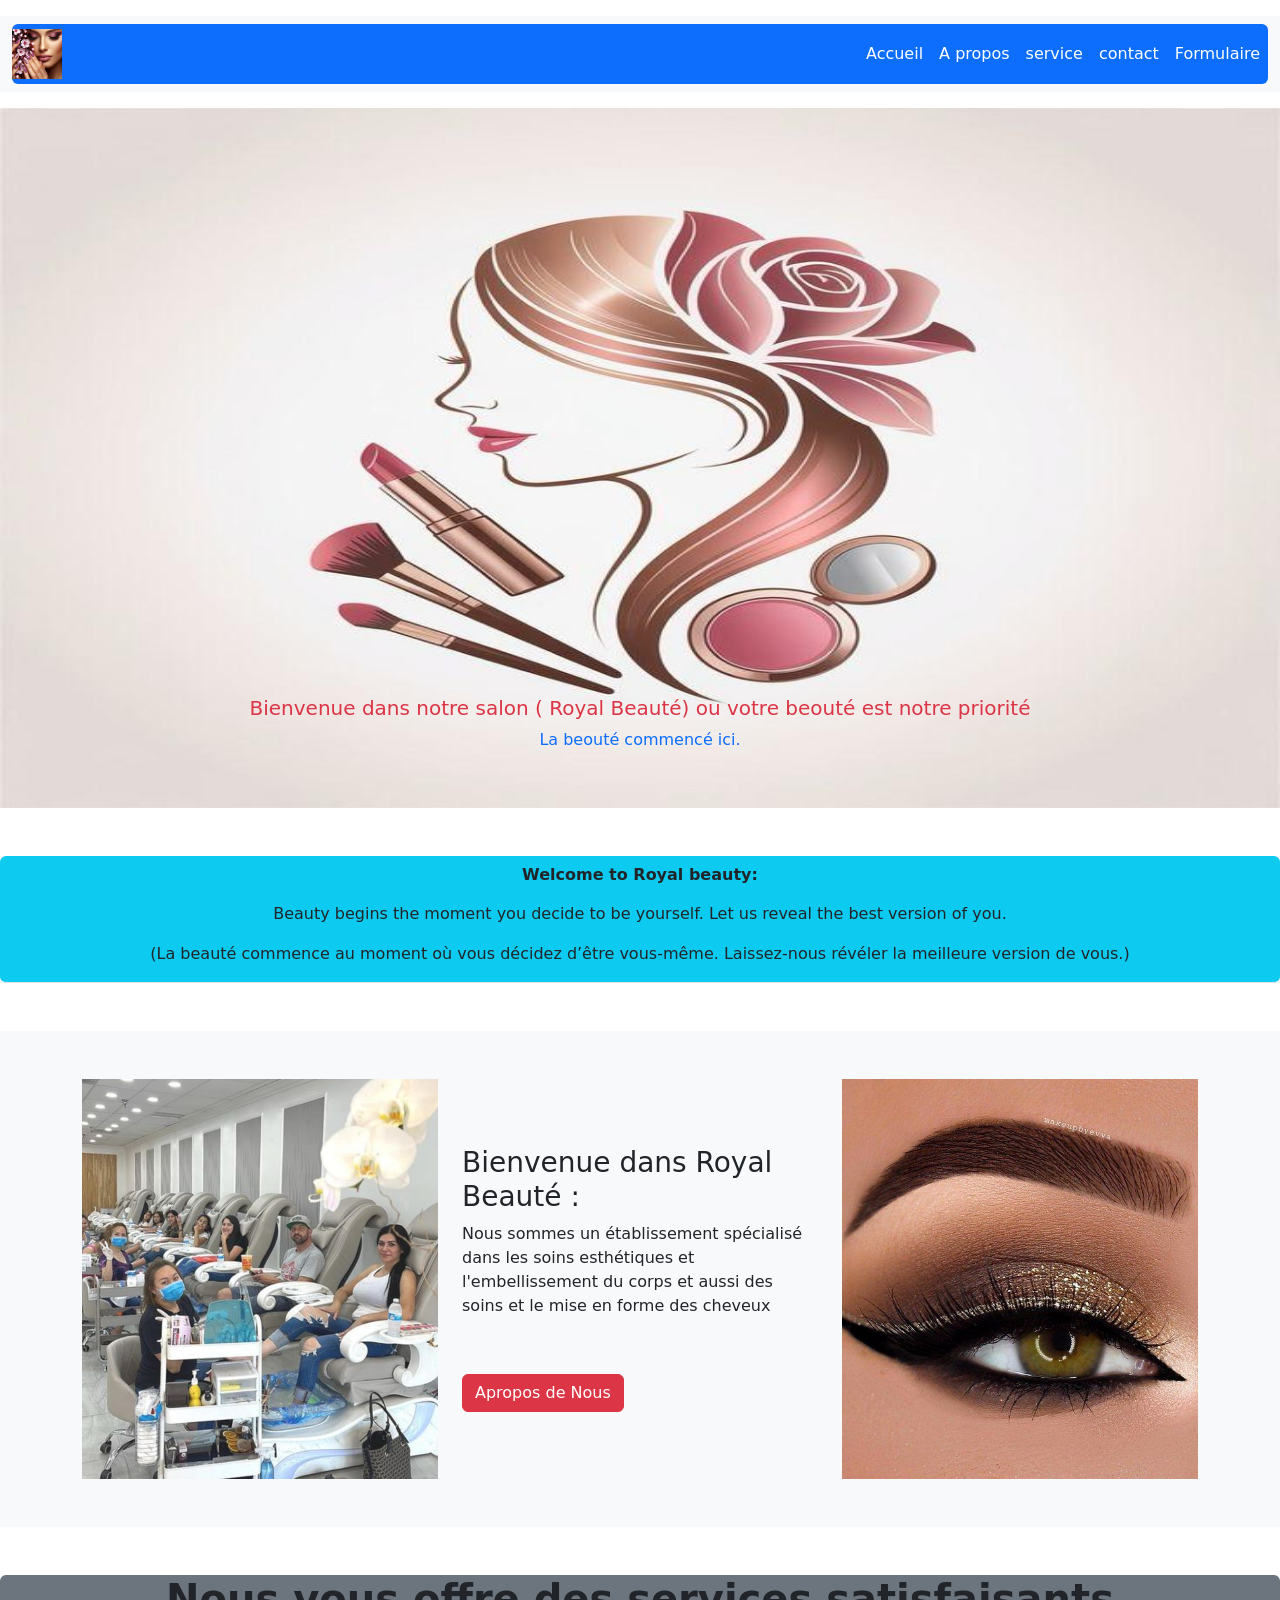
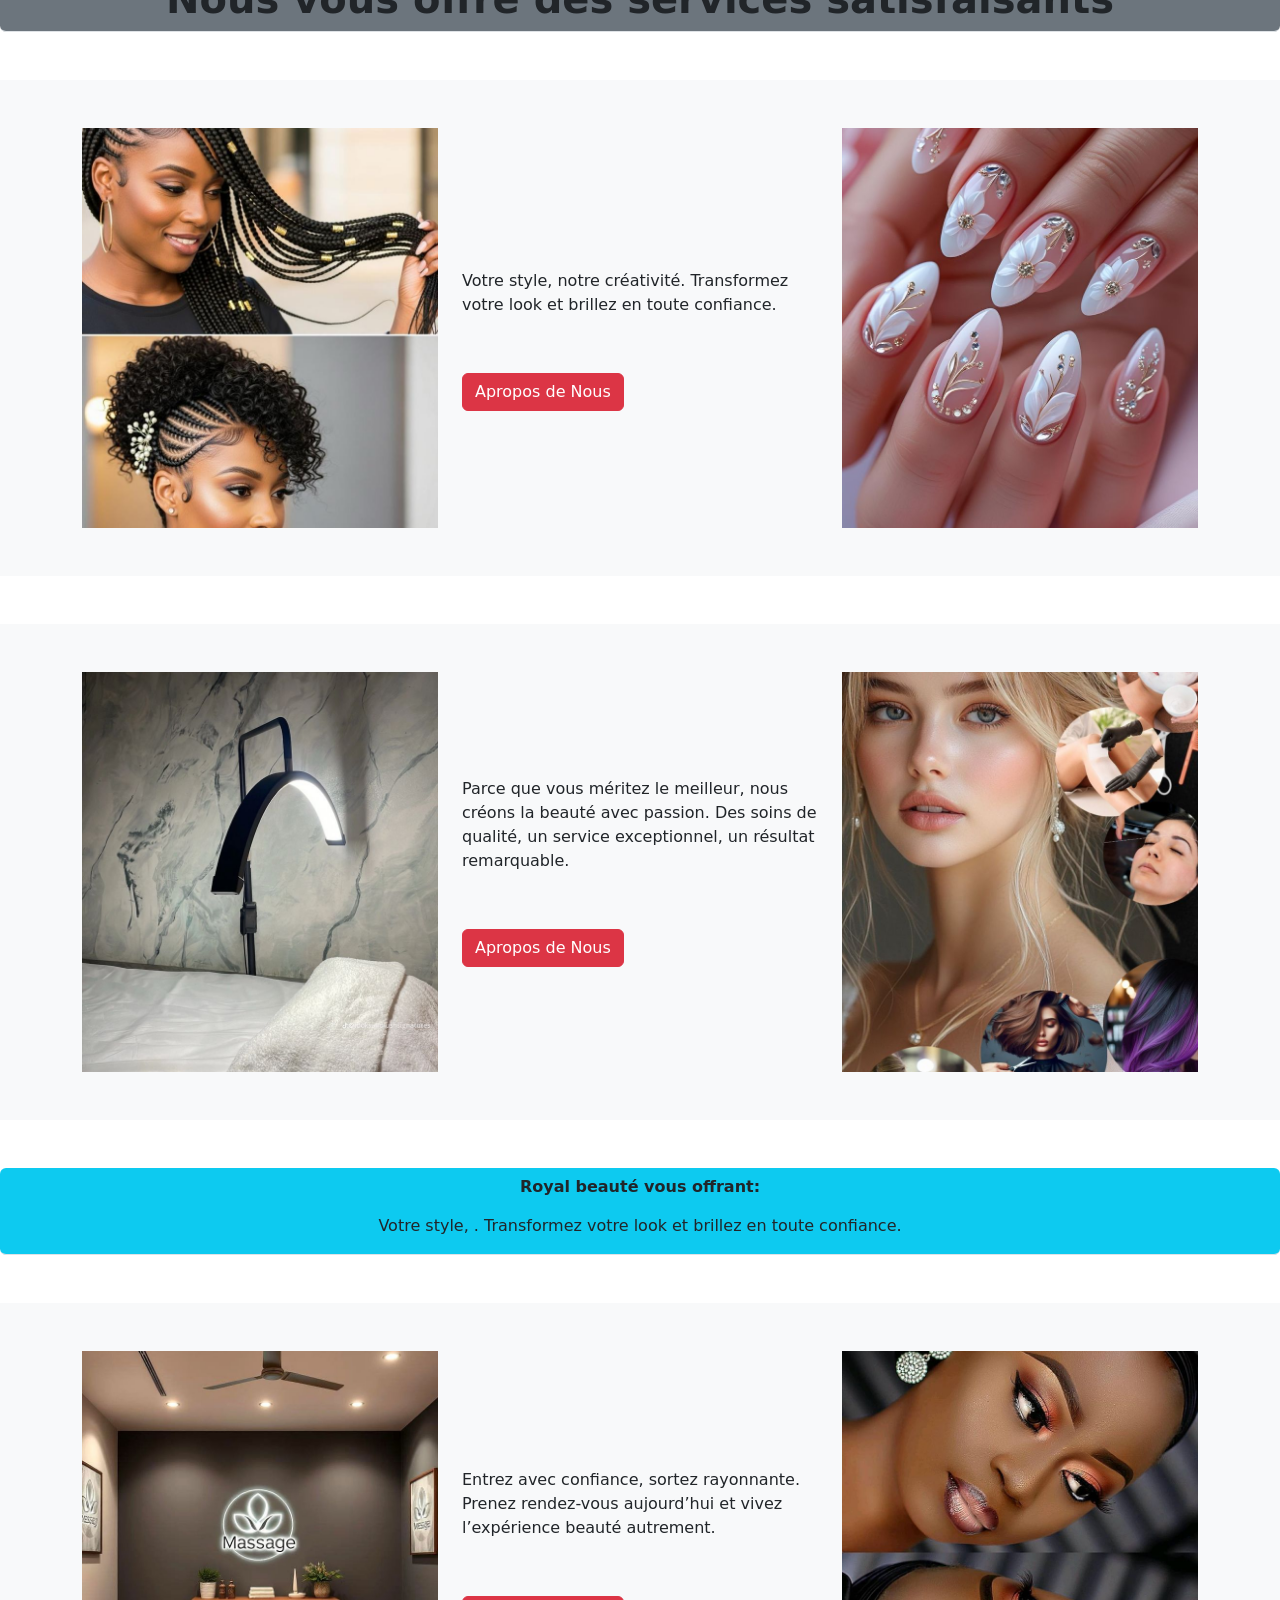
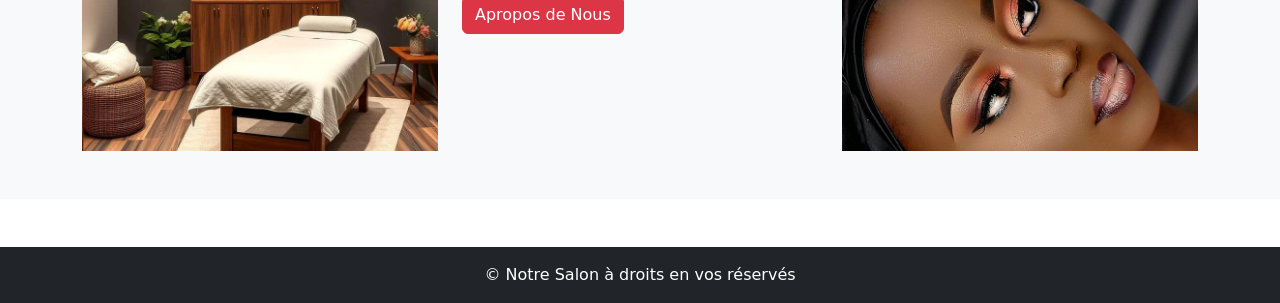
==== Accueil.html @ ceb37eed "version1 salon_de_beauté" ====
<!doctype html>
<html lang="fr">
  <head>
    <meta charset="utf-8">
    <meta name="viewport" content="width=device-width, initial-scale=1">
    <title>Selons de beauté</title>
    <link href="https://cdn.jsdelivr.net/npm/bootstrap@5.3.8/dist/css/bootstrap.min.css" rel="stylesheet" integrity="sha384-sRIl4kxILFvY47J16cr9ZwB07vP4J8+LH7qKQnuqkuIAvNWLzeN8tE5YBujZqJLB" crossorigin="anonymous">

  </head>
  <body>
    <header>
    <p>
    <nav class="navbar navbar-expand-lg bg-body-tertiary">
  <div class="container-fluid">
    
    <button class="navbar-toggler" type="button" data-bs-toggle="collapse" data-bs-target="#navbarNavAltMarkup" aria-controls="navbarNavAltMarkup" aria-expanded="false" aria-label="Toggle navigation">
      <span class="navbar-toggler-icon"></span>
    </button>

   <div class="collapse navbar-collapse bg-primary rounded" id="menu">

  <a class="navbar-brand" href="#">
    <img src="image/tato.jpg" height="50" alt="Logo">
  </a>

  <ul class="navbar-nav ms-auto">
    <li class="nav-item"><a class="nav-link text-white" href="Accueil.html">Accueil</a></li>
    <li class="nav-item"><a class="nav-link text-white" href="A propos.html">A propos</a></li>
    <li class="nav-item"><a class="nav-link text-white" href="service.html">service</a></li>
    <li class="nav-item"><a class="nav-link text-white" href="contact.html">contact</a></li>
    <li class="nav-item"><a class="nav-link text-white" href="Formulaire.php">Formulaire</a></li>
  </ul>

</div>
  </div>
</nav>
</p>
</header>




<div id="carouselExampleSlidesOnly " class="carousel slide" data-bs-ride="carousel">
  <div class="carousel-inner mb-5">
    <div class="carousel-item active">
      <img src="image/logo3.jpeg" class="d-block w-100"  style="height: 700px;" alt="...">

      <div class="carousel-caption d-none d-md-block ">
        <h5 class="text-danger ">Bienvenue dans notre salon ( Royal Beauté) ou votre beouté est notre priorité</h5>
        <p class="text-primary"> La beouté commencé ici.</p>
      </div>
    </div>

    <div class="carousel-item">
      <img src="image/logo4.jpeg" class="d-block w-100"  style="height: 700px;" alt="...">
      <div class="carousel-caption d-none d-md-block ">
        <h5 class="text-danger ">Bienvenue dans notre salon ( Royal Beauté) ou votre beouté est notre priorité</h5>
        <p class="text-primary"> La beouté commencé ici.</p>
      </div>


    </div>
    <div class="carousel-item">
      <img src="image/image5.jpg" class="d-block w-100" style="height: 700px;"  alt="...">

      <div class="carousel-caption d-none d-md-block ">
        <h5 class="text-danger ">Bienvenue dans notre salon ( Royal Beauté) ou votre beouté est notre priorité</h5> 
        <p class="text-primary"> La beouté commencé ici.</p>
      </div>
    </div>
  </div>
</div>

  <div class="justify-content-center bg-info mb-5 text-center border-bottom rounded"> 
  <h1 class=" text-dark fw-bold btn btn-dange">Welcome to Royal beauty:</h1>
    
  <p>Beauty begins the moment you decide to be yourself.
Let us reveal the best version of you.</p>
  <p>
    
    (La beauté commence au moment où vous décidez d’être vous-même.
      Laissez-nous révéler la meilleure version de vous.)
      </p> 
      
</div>
 <section class="py-5 bg-light mb-5">
         <div class="container">
            <div class="row align-items-center">

              <div class="col-md-4">
                  <img src="télécharger (3).jpg" class="w-100" style="height:400px; object-fit:cover;" alt="">
               </div>

               <div class="col-md-4">
                  <h3> Bienvenue dans Royal Beauté : </h3>
                  <p>
                    Nous sommes un établissement spécialisé dans les soins esthétiques et l'embellissement du corps et aussi des soins et le mise en forme des cheveux </p> <br>
                  
                  <a href="A propos.html" class="btn btn-danger mt-3">Apropos de Nous</a>
               </div>
               <div class="col-md-4">
                  <img src="image2/télécharger (6).jpg" class="w-100" style="height:400px; object-fit:cover;" alt="">
               </div>
            </div>
         </div>
      </section>


      <div class="justify-content-center bg-secondary mb-5 text-center border-bottom rounded"> 
  <h1 class=" text-dark fw-bold ">Nous vous offre des services satisfaisants</h1>
    
</div>

       <section class="py-5 bg-light mb-5">
         <div class="container">
            <div class="row align-items-center">
              <div class="col-md-4">
                  <img src="tel4.jpeg" class="w-100" style="height:400px; object-fit:cover;" alt="">
               </div>

               <div class="col-md-4">
                 
                  <br>
                  
                  <p>
                   Votre style, notre créativité.
                    Transformez votre look et brillez en toute confiance.</p> <br>
                  
                  <a href="A propos.html" class="btn btn-danger mt-3">Apropos de Nous</a>
               </div>
               <div class="col-md-4">
                  <img src="image2/télécharger 10.jpg" class="w-100" style="height:400px; object-fit:cover;" alt="">
               </div>
            </div>
         </div>
      </section>


      <section class="py-5 bg-light mb-5">
         <div class="container">
            <div class="row align-items-center">
              <div class="col-md-4">
                  <img src="image/image6.jpg" class="w-100" style="height:400px; object-fit:cover;" alt="">
               </div>

               <div class="col-md-4">
                  
                  <p>
                   Parce que vous méritez le meilleur, nous créons la beauté avec passion.
                  Des soins de qualité, un service exceptionnel, un résultat remarquable.</p> <br>
                  
                  <a href="A propos.html" class="btn btn-danger mt-3">Apropos de Nous</a>
               </div>
               <div class="col-md-4">
                  <img src="image/télécharger (1).jpg" class="w-100" style="height:400px; object-fit:cover;" alt="">
               </div>
            </div>
         </div>
      </section>

       <div class="justify-content-center bg-info mb-5 text-center border-bottom rounded"> 
  <h1 class=" text-dark fw-bold btn btn-dange"> Royal beauté vous offrant:</h1>
    
  <p>  
    Votre style, .
    Transformez votre look et brillez en toute confiance.
      </p> 
      
</div>

      
      <section class="py-5 bg-light mb-5">
         <div class="container">
            <div class="row align-items-center">
              <div class="col-md-4">
                  <img src="image/massage.jpg" class="w-100" style="height:400px; object-fit:cover;" alt="">
               </div>

               <div class="col-md-4">
                  <p>
                   Entrez avec confiance, sortez rayonnante.
                    Prenez rendez-vous aujourd’hui et vivez l’expérience beauté autrement.</p> <br>
                  <a href="A propos.html" class="btn btn-danger mt-3">Apropos de Nous</a>
               </div>


               <div class="col-md-4">
                  <img src="image/makeup look.jpg" class="w-100" style="height:400px; object-fit:cover;" alt="">
               </div>
            </div>
         </div>
      </section>

      <footer class="bg-dark text-white text-center py-3">
           © Notre  Salon à droits en vos réservés
            </footer>


      




  </body>
      <script src="https://cdn.jsdelivr.net/npm/bootstrap@5.3.8/dist/js/bootstrap.bundle.min.js" integrity="sha384-FKyoEForCGlyvwx9Hj09JcYn3nv7wiPVlz7YYwJrWVcXK/BmnVDxM+D2scQbITxI" crossorigin="anonymous"></script>

</html>
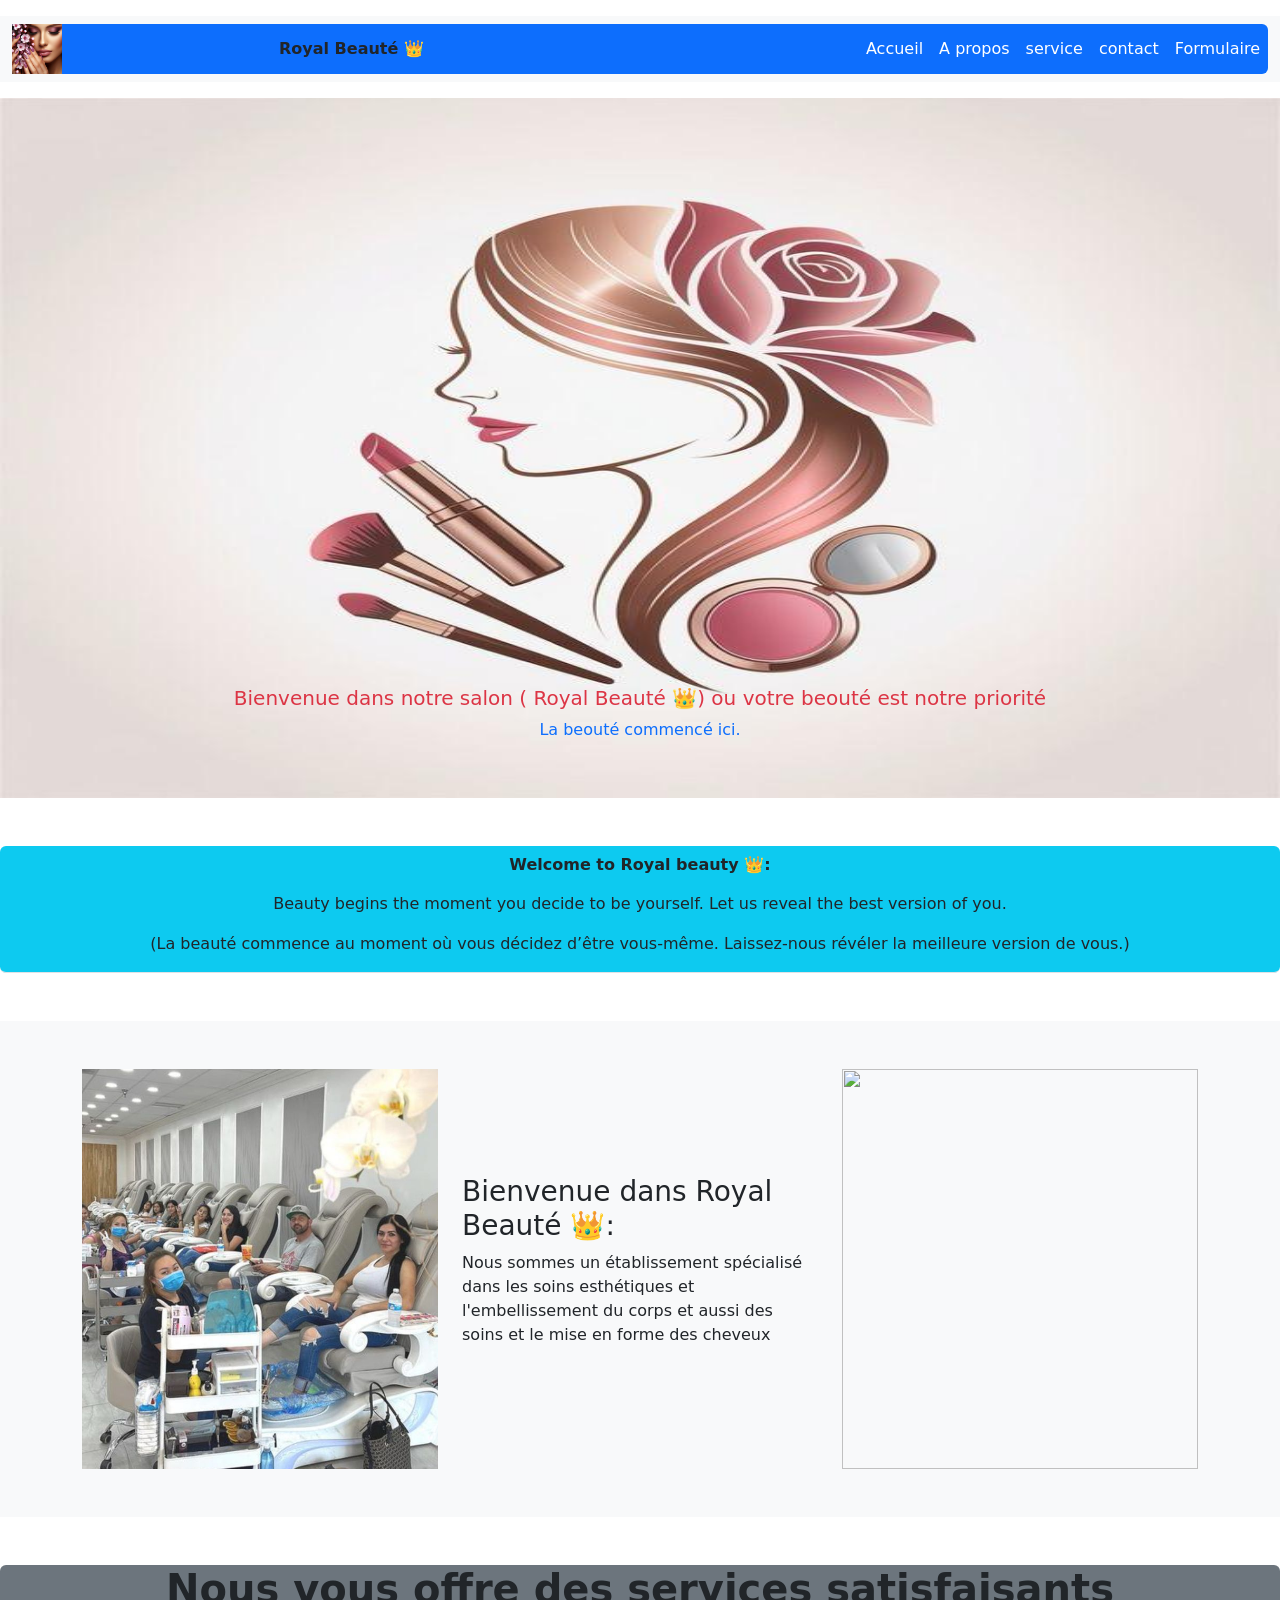
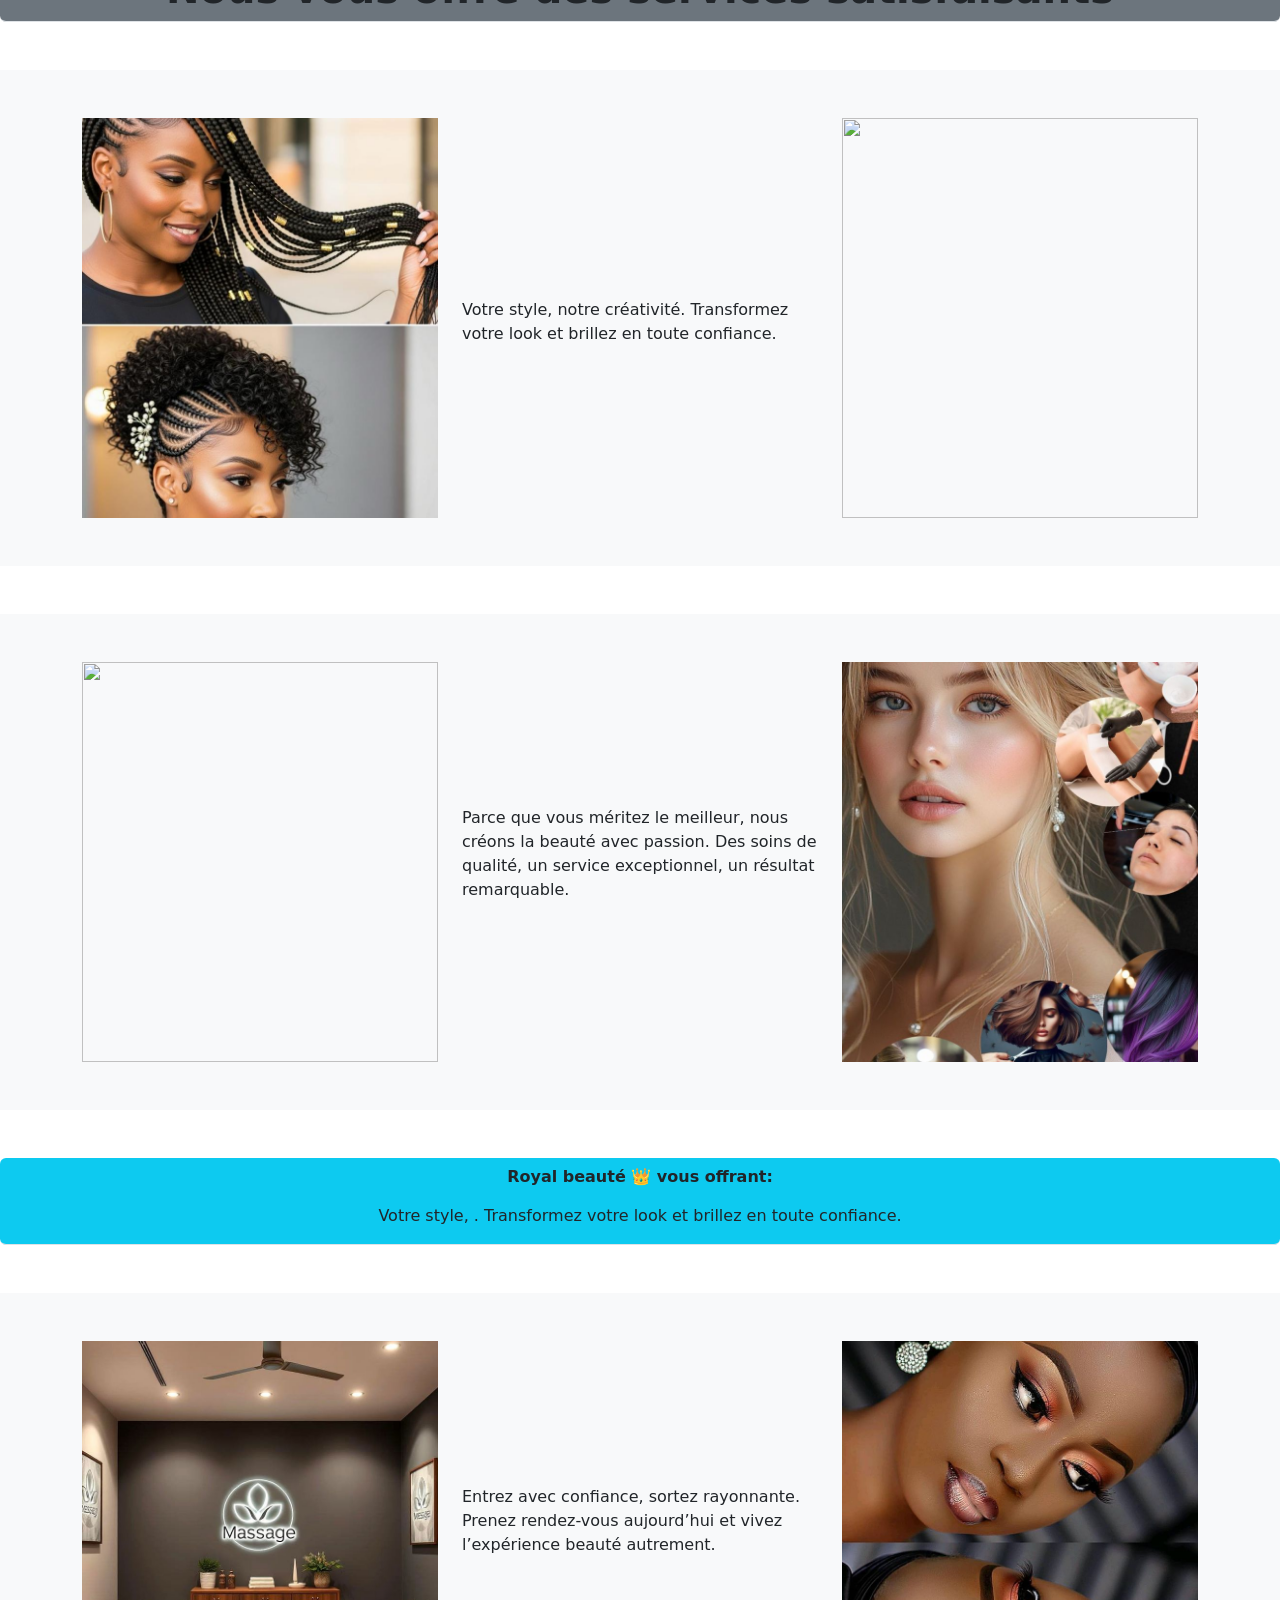
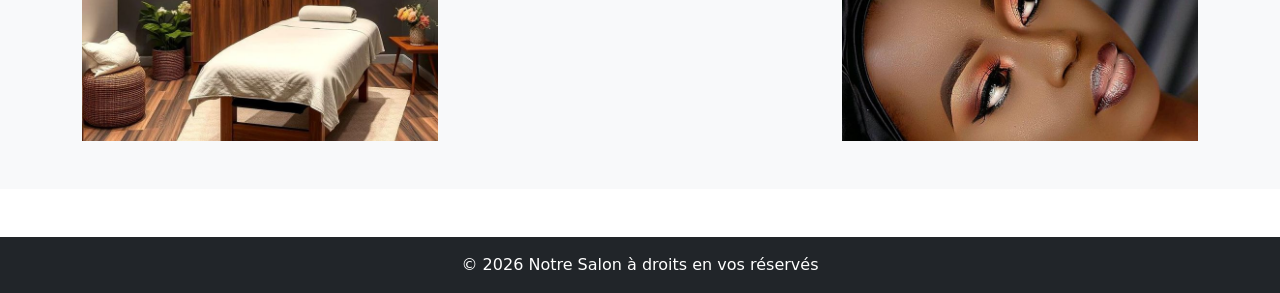
==== commit 51e09dcc: "Administrateur se connect voir les information des client" ====
--- a/Accueil.html
+++ b/Accueil.html
@@ -1,102 +1,85 @@
 <!doctype html>
 <html lang="fr">
-  <head>
-    <meta charset="utf-8">
-    <meta name="viewport" content="width=device-width, initial-scale=1">
-    <title>Selons de beauté</title>
-    <link href="https://cdn.jsdelivr.net/npm/bootstrap@5.3.8/dist/css/bootstrap.min.css" rel="stylesheet" integrity="sha384-sRIl4kxILFvY47J16cr9ZwB07vP4J8+LH7qKQnuqkuIAvNWLzeN8tE5YBujZqJLB" crossorigin="anonymous">
+   <head>
+      <meta charset="utf-8">
+      <meta name="viewport" content="width=device-width, initial-scale=1">
+      <title>Selons de beauté</title>
+      <link href="https://cdn.jsdelivr.net/npm/bootstrap@5.3.8/dist/css/bootstrap.min.css" rel="stylesheet" integrity="sha384-sRIl4kxILFvY47J16cr9ZwB07vP4J8+LH7qKQnuqkuIAvNWLzeN8tE5YBujZqJLB" crossorigin="anonymous">
+      
+   </head>
+   <body>
+      <header>
+         <p>
+         <nav class="navbar navbar-expand-lg bg-body-tertiary">
+            <div class="container-fluid">
+               <button class="navbar-toggler" type="button" data-bs-toggle="collapse" data-bs-target="#navbarNavAltMarkup" aria-controls="navbarNavAltMarkup" aria-expanded="false" aria-label="Toggle navigation">
+               <span class="navbar-toggler-icon"></span>
+               </button>
+               <div class="collapse navbar-collapse bg-primary rounded" id="menu">
+                 
+                  <img src="image/tato.jpg" height="50" alt="Logo">
 
-  </head>
-  <body>
-    <header>
-    <p>
-    <nav class="navbar navbar-expand-lg bg-body-tertiary">
-  <div class="container-fluid">
-    
-    <button class="navbar-toggler" type="button" data-bs-toggle="collapse" data-bs-target="#navbarNavAltMarkup" aria-controls="navbarNavAltMarkup" aria-expanded="false" aria-label="Toggle navigation">
-      <span class="navbar-toggler-icon"></span>
-    </button>
-
-   <div class="collapse navbar-collapse bg-primary rounded" id="menu">
-
-  <a class="navbar-brand" href="#">
-    <img src="image/tato.jpg" height="50" alt="Logo">
-  </a>
-
-  <ul class="navbar-nav ms-auto">
-    <li class="nav-item"><a class="nav-link text-white" href="Accueil.html">Accueil</a></li>
-    <li class="nav-item"><a class="nav-link text-white" href="A propos.html">A propos</a></li>
-    <li class="nav-item"><a class="nav-link text-white" href="service.html">service</a></li>
-    <li class="nav-item"><a class="nav-link text-white" href="contact.html">contact</a></li>
-    <li class="nav-item"><a class="nav-link text-white" href="Formulaire.php">Formulaire</a></li>
-  </ul>
-
-</div>
-  </div>
-</nav>
-</p>
-</header>
-
-
-
-
-<div id="carouselExampleSlidesOnly " class="carousel slide" data-bs-ride="carousel">
-  <div class="carousel-inner mb-5">
-    <div class="carousel-item active">
-      <img src="image/logo3.jpeg" class="d-block w-100"  style="height: 700px;" alt="...">
-
-      <div class="carousel-caption d-none d-md-block ">
-        <h5 class="text-danger ">Bienvenue dans notre salon ( Royal Beauté) ou votre beouté est notre priorité</h5>
-        <p class="text-primary"> La beouté commencé ici.</p>
+                  <div class="mx-auto text-dark fw-bold ">Royal Beauté 👑</div>
+                  
+                  <ul class="navbar-nav ms-auto">
+                     <li class="nav-item"><a class="nav-link text-white" href="Accueil.html">Accueil</a></li>
+                     <li class="nav-item"><a class="nav-link text-white" href="A propos.html">A propos</a></li>
+                     <li class="nav-item"><a class="nav-link text-white" href="service.html">service</a></li>
+                     <li class="nav-item"><a class="nav-link text-white" href="contact.html">contact</a></li>
+                     <li class="nav-item"><a class="nav-link text-white" href="Formulaire.php">Formulaire</a></li>
+                  </ul>
+               </div>
+            </div>
+         </nav>
+         </p>
+      </header>
+      <div id="carouselExampleSlidesOnly " class="carousel slide" data-bs-ride="carousel">
+         <div class="carousel-inner mb-5">
+            <div class="carousel-item active">
+               <img src="image/logo3.jpeg" class="d-block w-100"  style="height: 700px;" alt="...">
+               <div class="carousel-caption d-none d-md-block ">
+                  <h5 class="text-danger ">Bienvenue dans notre salon ( Royal Beauté 👑) ou votre beouté est notre priorité</h5>
+                  <p class="text-primary"> La beouté commencé ici.</p>
+               </div>
+            </div>
+            <div class="carousel-item">
+               <img src="image/logo4.jpeg" class="d-block w-100"  style="height: 700px;" alt="...">
+               <div class="carousel-caption d-none d-md-block ">
+                  <h5 class="text-danger ">Bienvenue dans notre salon ( Royal Beauté👑) ou votre beouté est notre priorité</h5>
+                  <p class="text-primary"> La beouté commencé ici.</p>
+               </div>
+            </div>
+            <div class="carousel-item">
+               <img src="image/image5.jpg" class="d-block w-100" style="height: 700px;"  alt="...">
+               <div class="carousel-caption d-none d-md-block ">
+                  <h5 class="text-danger ">Bienvenue dans notre salon ( Royal Beauté👑) ou votre beouté est notre priorité</h5>
+                  <p class="text-primary"> La beouté commencé ici.</p>
+               </div>
+            </div>
+         </div>
       </div>
-    </div>
-
-    <div class="carousel-item">
-      <img src="image/logo4.jpeg" class="d-block w-100"  style="height: 700px;" alt="...">
-      <div class="carousel-caption d-none d-md-block ">
-        <h5 class="text-danger ">Bienvenue dans notre salon ( Royal Beauté) ou votre beouté est notre priorité</h5>
-        <p class="text-primary"> La beouté commencé ici.</p>
+      <div class="justify-content-center bg-info mb-5 text-center border-bottom rounded">
+         <h1 class=" text-dark fw-bold btn btn-dange">Welcome to Royal beauty 👑:</h1>
+         <p>Beauty begins the moment you decide to be yourself.
+            Let us reveal the best version of you.
+         </p>
+         <p>
+            (La beauté commence au moment où vous décidez d’être vous-même.
+            Laissez-nous révéler la meilleure version de vous.)
+         </p>
       </div>
-
-
-    </div>
-    <div class="carousel-item">
-      <img src="image/image5.jpg" class="d-block w-100" style="height: 700px;"  alt="...">
-
-      <div class="carousel-caption d-none d-md-block ">
-        <h5 class="text-danger ">Bienvenue dans notre salon ( Royal Beauté) ou votre beouté est notre priorité</h5> 
-        <p class="text-primary"> La beouté commencé ici.</p>
-      </div>
-    </div>
-  </div>
-</div>
-
-  <div class="justify-content-center bg-info mb-5 text-center border-bottom rounded"> 
-  <h1 class=" text-dark fw-bold btn btn-dange">Welcome to Royal beauty:</h1>
-    
-  <p>Beauty begins the moment you decide to be yourself.
-Let us reveal the best version of you.</p>
-  <p>
-    
-    (La beauté commence au moment où vous décidez d’être vous-même.
-      Laissez-nous révéler la meilleure version de vous.)
-      </p> 
-      
-</div>
- <section class="py-5 bg-light mb-5">
+      <section class="py-5 bg-light mb-5">
          <div class="container">
             <div class="row align-items-center">
-
-              <div class="col-md-4">
-                  <img src="télécharger (3).jpg" class="w-100" style="height:400px; object-fit:cover;" alt="">
+               <div class="col-md-4">
+                  <img src="image/télécharger r (3).jpg" class="w-100" style="height:400px; object-fit:cover;" alt="">
                </div>
-
                <div class="col-md-4">
-                  <h3> Bienvenue dans Royal Beauté : </h3>
+                  <h3> Bienvenue dans Royal Beauté 👑: </h3>
                   <p>
-                    Nous sommes un établissement spécialisé dans les soins esthétiques et l'embellissement du corps et aussi des soins et le mise en forme des cheveux </p> <br>
+                     Nous sommes un établissement spécialisé dans les soins esthétiques et l'embellissement du corps et aussi des soins et le mise en forme des cheveux 
+                  </p>
                   
-                  <a href="A propos.html" class="btn btn-danger mt-3">Apropos de Nous</a>
                </div>
                <div class="col-md-4">
                   <img src="image2/télécharger (6).jpg" class="w-100" style="height:400px; object-fit:cover;" alt="">
@@ -104,29 +87,22 @@
             </div>
          </div>
       </section>
-
-
-      <div class="justify-content-center bg-secondary mb-5 text-center border-bottom rounded"> 
-  <h1 class=" text-dark fw-bold ">Nous vous offre des services satisfaisants</h1>
-    
-</div>
-
-       <section class="py-5 bg-light mb-5">
+      <div class="justify-content-center bg-secondary mb-5 text-center border-bottom rounded">
+         <h1 class=" text-dark fw-bold ">Nous vous offre des services satisfaisants</h1>
+      </div>
+      <section class="py-5 bg-light mb-5">
          <div class="container">
             <div class="row align-items-center">
-              <div class="col-md-4">
+               <div class="col-md-4">
                   <img src="tel4.jpeg" class="w-100" style="height:400px; object-fit:cover;" alt="">
                </div>
-
                <div class="col-md-4">
+                  <br>
+                  <p>
+                     Votre style, notre créativité.
+                     Transformez votre look et brillez en toute confiance.
+                  </p>
                  
-                  <br>
-                  
-                  <p>
-                   Votre style, notre créativité.
-                    Transformez votre look et brillez en toute confiance.</p> <br>
-                  
-                  <a href="A propos.html" class="btn btn-danger mt-3">Apropos de Nous</a>
                </div>
                <div class="col-md-4">
                   <img src="image2/télécharger 10.jpg" class="w-100" style="height:400px; object-fit:cover;" alt="">
@@ -134,22 +110,18 @@
             </div>
          </div>
       </section>
-
-
       <section class="py-5 bg-light mb-5">
          <div class="container">
             <div class="row align-items-center">
-              <div class="col-md-4">
-                  <img src="image/image6.jpg" class="w-100" style="height:400px; object-fit:cover;" alt="">
+               <div class="col-md-4">
+                  <img src="image2/55555.jpeg" class="w-100" style="height:400px; object-fit:cover;" alt="">
                </div>
-
                <div class="col-md-4">
+                  <p>
+                     Parce que vous méritez le meilleur, nous créons la beauté avec passion.
+                     Des soins de qualité, un service exceptionnel, un résultat remarquable.
+                  </p>
                   
-                  <p>
-                   Parce que vous méritez le meilleur, nous créons la beauté avec passion.
-                  Des soins de qualité, un service exceptionnel, un résultat remarquable.</p> <br>
-                  
-                  <a href="A propos.html" class="btn btn-danger mt-3">Apropos de Nous</a>
                </div>
                <div class="col-md-4">
                   <img src="image/télécharger (1).jpg" class="w-100" style="height:400px; object-fit:cover;" alt="">
@@ -157,51 +129,39 @@
             </div>
          </div>
       </section>
-
-       <div class="justify-content-center bg-info mb-5 text-center border-bottom rounded"> 
-  <h1 class=" text-dark fw-bold btn btn-dange"> Royal beauté vous offrant:</h1>
-    
-  <p>  
-    Votre style, .
-    Transformez votre look et brillez en toute confiance.
-      </p> 
-      
-</div>
-
-      
+      <div class="justify-content-center bg-info mb-5 text-center border-bottom rounded">
+         <h1 class=" text-dark fw-bold btn btn-dange"> Royal beauté 👑 vous offrant:</h1>
+         <p>  
+            Votre style, .
+            Transformez votre look et brillez en toute confiance.
+         </p>
+      </div>
       <section class="py-5 bg-light mb-5">
          <div class="container">
             <div class="row align-items-center">
-              <div class="col-md-4">
+               <div class="col-md-4">
                   <img src="image/massage.jpg" class="w-100" style="height:400px; object-fit:cover;" alt="">
                </div>
-
                <div class="col-md-4">
                   <p>
-                   Entrez avec confiance, sortez rayonnante.
-                    Prenez rendez-vous aujourd’hui et vivez l’expérience beauté autrement.</p> <br>
-                  <a href="A propos.html" class="btn btn-danger mt-3">Apropos de Nous</a>
+                     Entrez avec confiance, sortez rayonnante.
+                     Prenez rendez-vous aujourd’hui et vivez l’expérience beauté autrement.
+                  </p>
+                  <br>
+                  
+             
+                  
                </div>
-
-
                <div class="col-md-4">
                   <img src="image/makeup look.jpg" class="w-100" style="height:400px; object-fit:cover;" alt="">
                </div>
             </div>
          </div>
       </section>
-
       <footer class="bg-dark text-white text-center py-3">
-           © Notre  Salon à droits en vos réservés
-            </footer>
-
-
+         ©  2026 Notre  Salon à droits en vos réservés
+      </footer>
       
-
-
-
-
-  </body>
-      <script src="https://cdn.jsdelivr.net/npm/bootstrap@5.3.8/dist/js/bootstrap.bundle.min.js" integrity="sha384-FKyoEForCGlyvwx9Hj09JcYn3nv7wiPVlz7YYwJrWVcXK/BmnVDxM+D2scQbITxI" crossorigin="anonymous"></script>
-
+   </body>
+   <script src="https://cdn.jsdelivr.net/npm/bootstrap@5.3.8/dist/js/bootstrap.bundle.min.js" integrity="sha384-FKyoEForCGlyvwx9Hj09JcYn3nv7wiPVlz7YYwJrWVcXK/BmnVDxM+D2scQbITxI" crossorigin="anonymous"></script>
 </html>
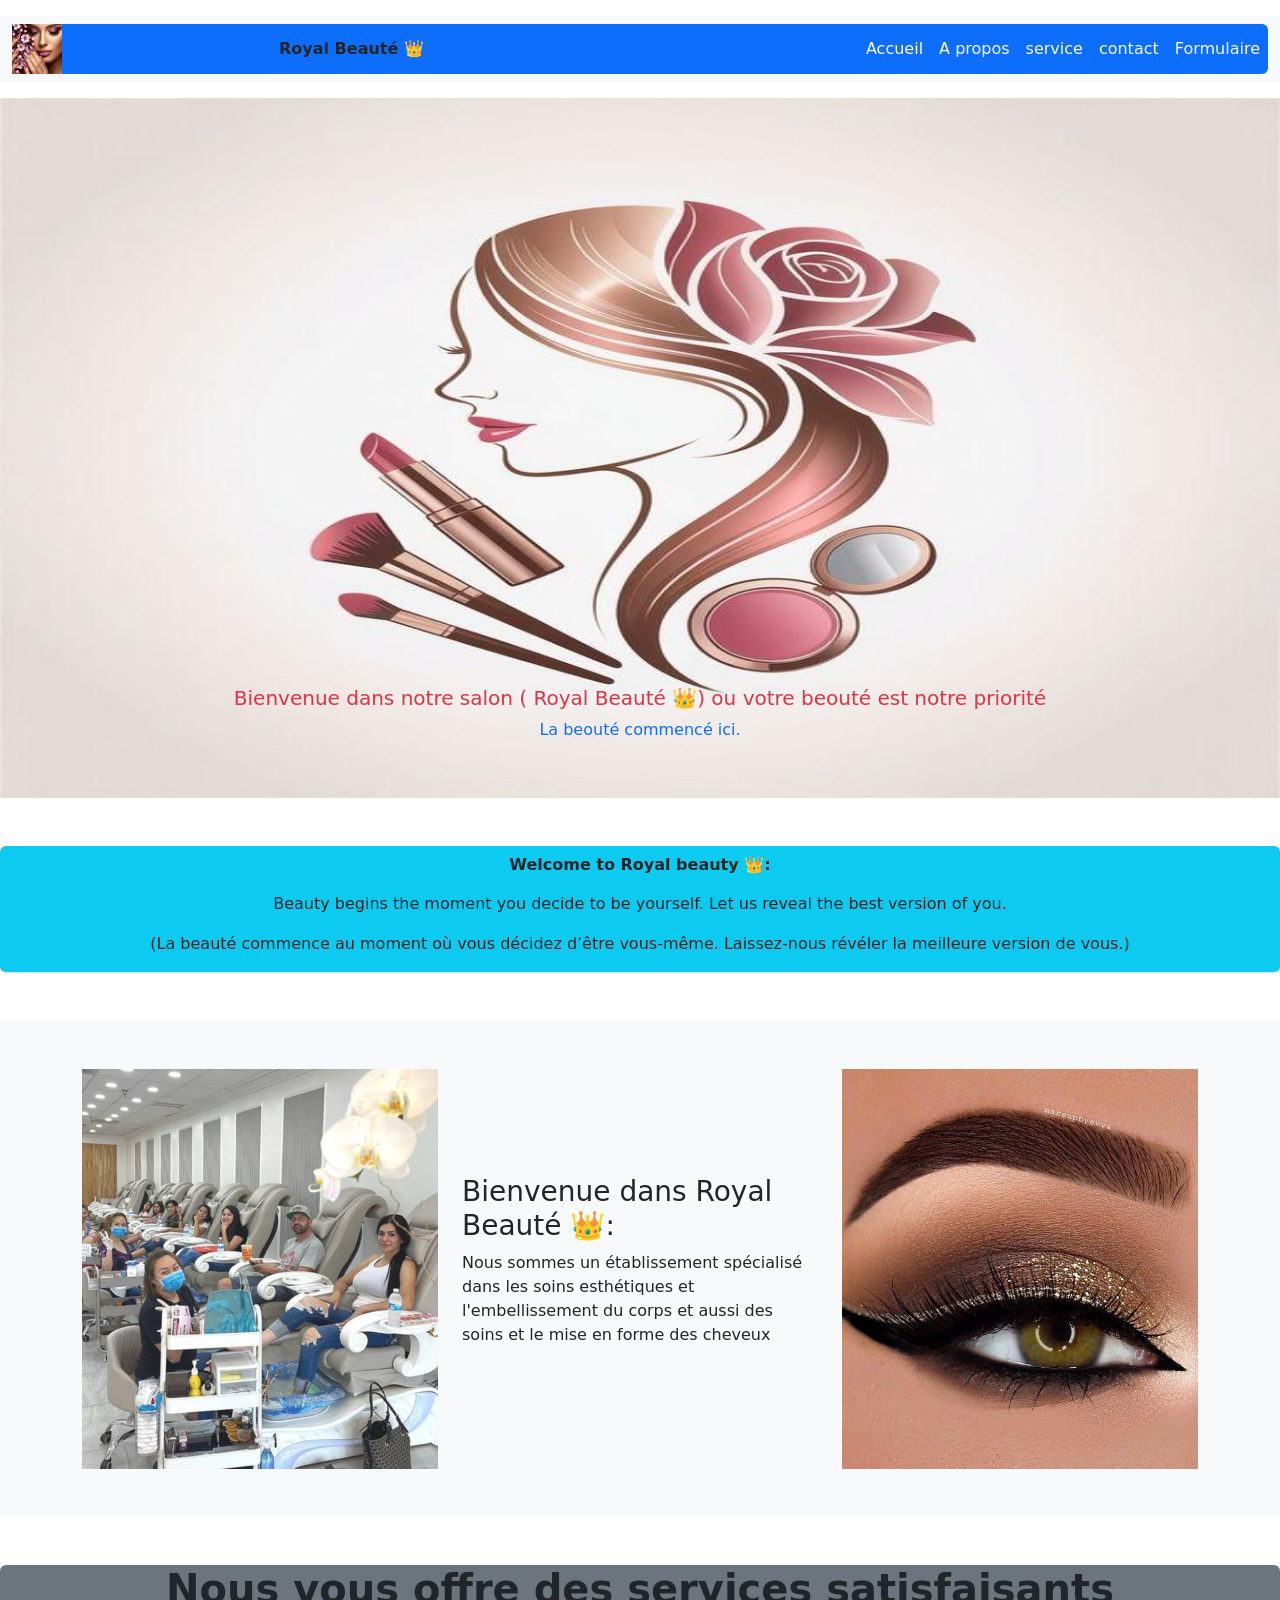
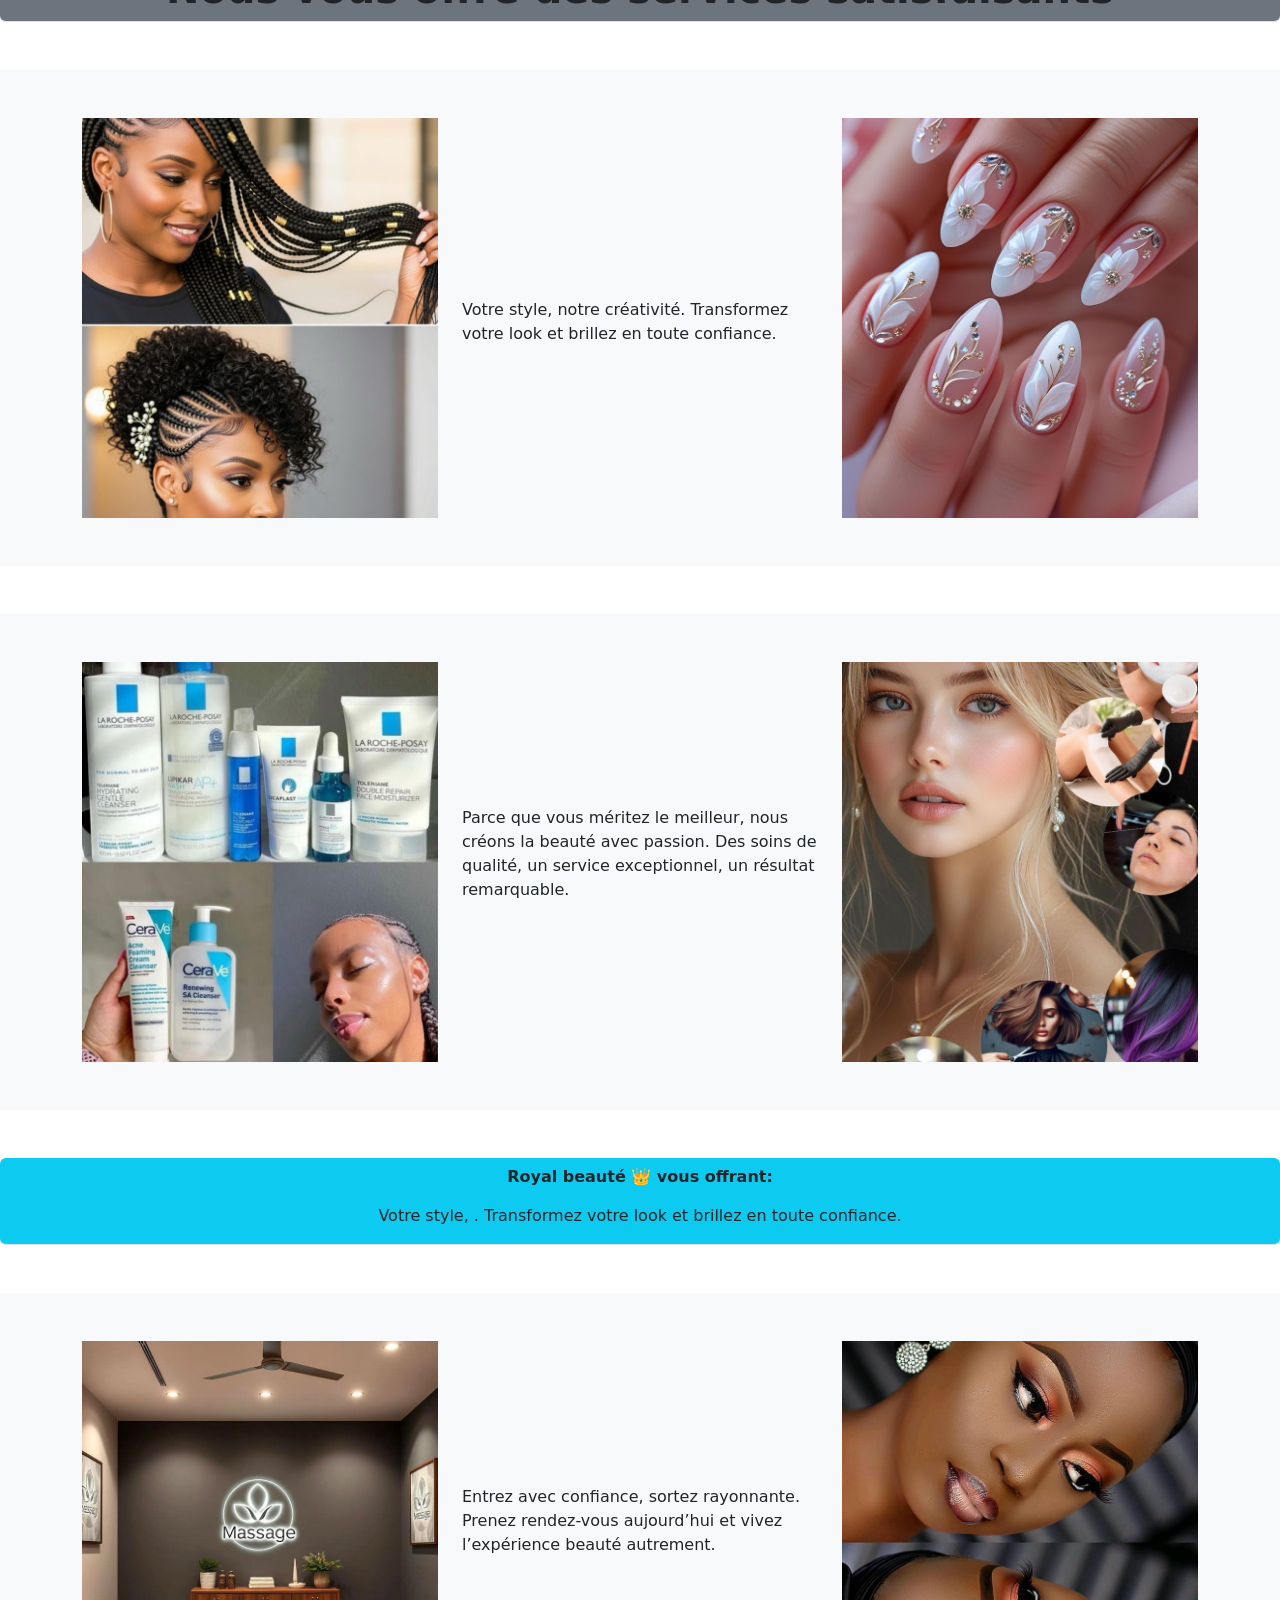
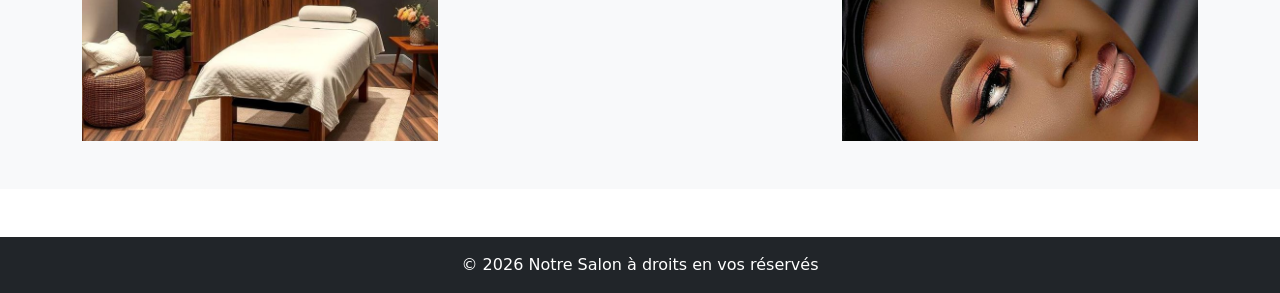
==== commit 35449d18: "niss a jout 2" ====
--- a/Accueil.html
+++ b/Accueil.html
@@ -94,7 +94,7 @@
          <div class="container">
             <div class="row align-items-center">
                <div class="col-md-4">
-                  <img src="tel4.jpeg" class="w-100" style="height:400px; object-fit:cover;" alt="">
+                  <img src="image/tel4.jpeg" class="w-100" style="height:400px; object-fit:cover;" alt="">
                </div>
                <div class="col-md-4">
                   <br>
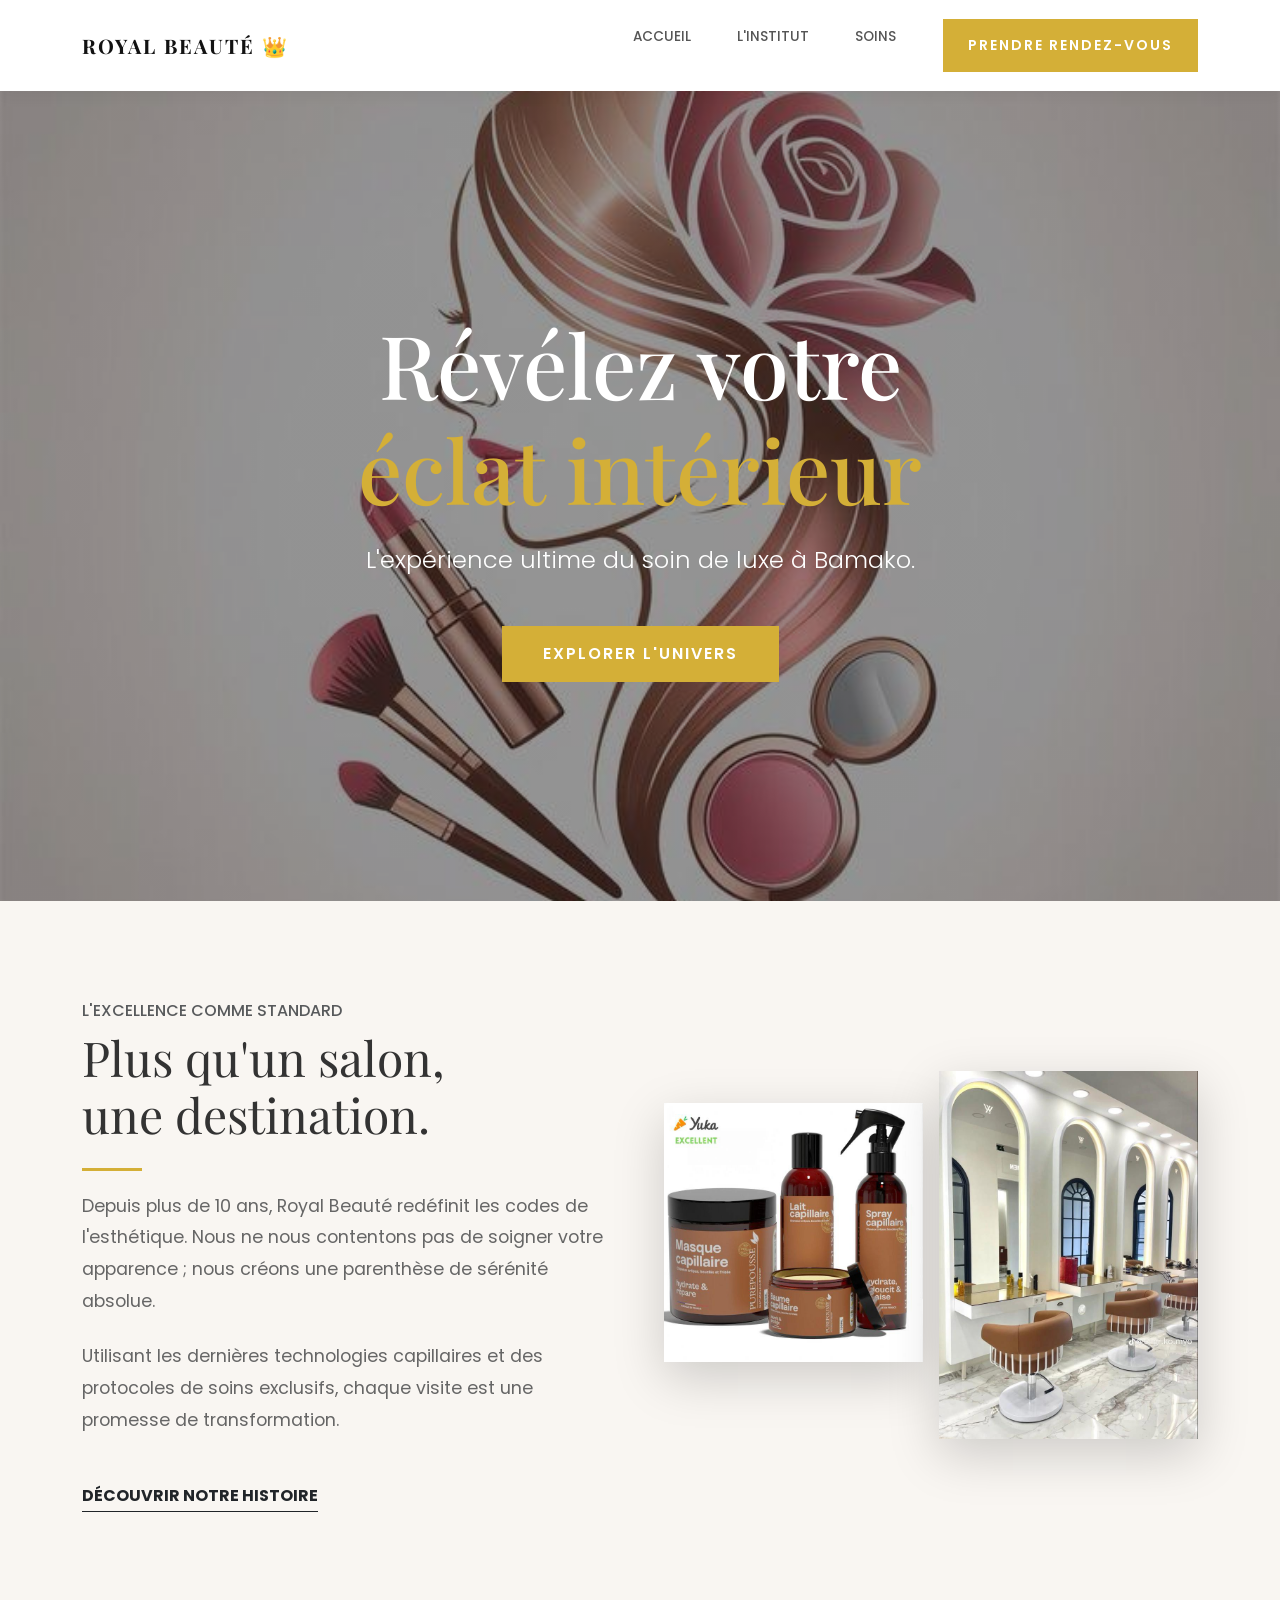
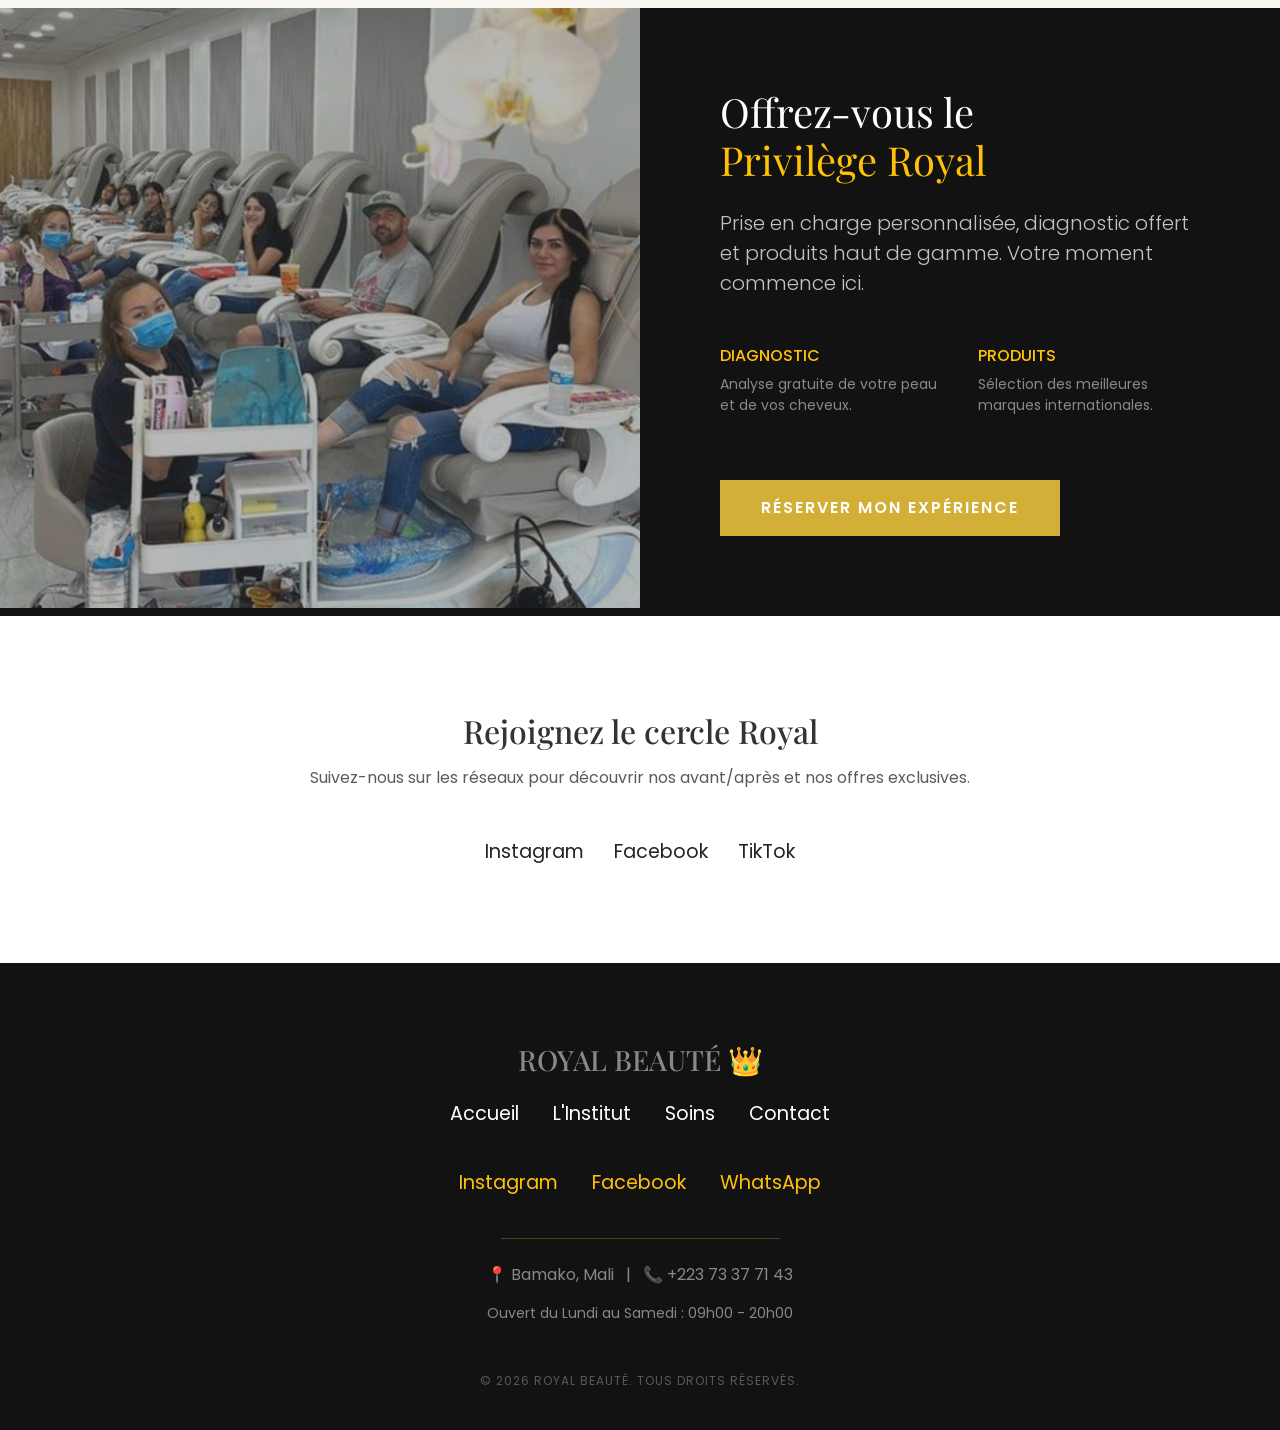
==== commit 74a0437e: "premier commit" ====
--- a/Accueil.html
+++ b/Accueil.html
@@ -1,167 +1,194 @@
 <!doctype html>
 <html lang="fr">
-   <head>
-      <meta charset="utf-8">
-      <meta name="viewport" content="width=device-width, initial-scale=1">
-      <title>Selons de beauté</title>
-      <link href="https://cdn.jsdelivr.net/npm/bootstrap@5.3.8/dist/css/bootstrap.min.css" rel="stylesheet" integrity="sha384-sRIl4kxILFvY47J16cr9ZwB07vP4J8+LH7qKQnuqkuIAvNWLzeN8tE5YBujZqJLB" crossorigin="anonymous">
-      
-   </head>
-   <body>
-      <header>
-         <p>
-         <nav class="navbar navbar-expand-lg bg-body-tertiary">
-            <div class="container-fluid">
-               <button class="navbar-toggler" type="button" data-bs-toggle="collapse" data-bs-target="#navbarNavAltMarkup" aria-controls="navbarNavAltMarkup" aria-expanded="false" aria-label="Toggle navigation">
-               <span class="navbar-toggler-icon"></span>
-               </button>
-               <div class="collapse navbar-collapse bg-primary rounded" id="menu">
-                 
-                  <img src="image/tato.jpg" height="50" alt="Logo">
+<head>
+  <meta charset="utf-8">
+  <meta name="viewport" content="width=device-width, initial-scale=1">
+  <title>Royal Beauté 👑 | L'Excellence au service de votre éclat</title>
+  
+  <link href="https://cdn.jsdelivr.net/npm/bootstrap@5.3.0/dist/css/bootstrap.min.css" rel="stylesheet">
+  <link href="https://fonts.googleapis.com/css2?family=Playfair+Display:wght@700&family=Poppins:wght@300;400;600&display=swap" rel="stylesheet">
+  
+  <style>
+    :root {
+      --gold: #d4af37;
+      --dark-royal: #121212;
+      --soft-cream: #f9f6f2;
+    }
 
-                  <div class="mx-auto text-dark fw-bold ">Royal Beauté 👑</div>
-                  
-                  <ul class="navbar-nav ms-auto">
-                     <li class="nav-item"><a class="nav-link text-white" href="Accueil.html">Accueil</a></li>
-                     <li class="nav-item"><a class="nav-link text-white" href="A propos.html">A propos</a></li>
-                     <li class="nav-item"><a class="nav-link text-white" href="service.html">service</a></li>
-                     <li class="nav-item"><a class="nav-link text-white" href="contact.html">contact</a></li>
-                     <li class="nav-item"><a class="nav-link text-white" href="Formulaire.php">Formulaire</a></li>
-                  </ul>
-               </div>
+    body { font-family: 'Poppins', sans-serif; background-color: white; color: #333; overflow-x: hidden; }
+    h1, h2, h3, .navbar-brand { font-family: 'Playfair Display', serif; }
+
+    /* Navbar Épurée */
+    .navbar { background-color: white !important; padding: 1.2rem 0; box-shadow: 0 2px 15px rgba(0,0,0,0.05); }
+    .navbar-brand { color: var(--dark-royal) !important; font-weight: 700; letter-spacing: 2px; }
+    .nav-link { color: #555 !important; font-weight: 500; transition: 0.3s; margin: 0 15px; text-transform: uppercase; font-size: 0.85rem; }
+    .nav-link:hover { color: var(--gold) !important; }
+
+    /* Hero Vidéo/Image Impact */
+    .hero-banner {
+      height: 90vh;
+      background: linear-gradient(rgba(0,0,0,0.4), rgba(0,0,0,0.4)), url('image/logo3.jpeg');
+      background-size: cover;
+      background-position: center;
+      display: flex;
+      align-items: center;
+      justify-content: center;
+      text-align: center;
+      color: white;
+    }
+    .hero-content h1 { font-size: clamp(3rem, 8vw, 5.5rem); margin-bottom: 20px; }
+    
+    /* Section Publicitaire 1 : Le Concept */
+    .promo-section { padding: 100px 0; background-color: var(--soft-cream); }
+    .ad-text { font-size: 1.1rem; line-height: 1.8; color: #666; }
+    .gold-divider { width: 60px; height: 3px; background: var(--gold); margin: 20px 0; }
+
+    /* Section Publicitaire 2 : Grande Image & Texte superposé */
+    .split-promo { position: relative; padding: 0; background: var(--dark-royal); color: white; }
+    .split-img { height: 600px; object-fit: cover; opacity: 0.7; }
+    .split-content { padding: 80px; }
+
+    /* Boutons de luxe */
+    .btn-royal {
+      background-color: var(--gold); color: white;
+      border-radius: 0; padding: 15px 40px;
+      font-weight: 600; text-transform: uppercase; letter-spacing: 2px;
+      transition: 0.4s; border: 1px solid var(--gold);
+    }
+    .btn-royal:hover { background: white; color: var(--gold); }
+
+    /* Footer */
+    footer { background: var(--dark-royal); color: #888; padding: 80px 0 40px; }
+    .social-link { color: white; text-decoration: none; font-size: 1.2rem; margin: 0 15px; transition: 0.3s; }
+    .social-link:hover { color: var(--gold); }
+  </style>
+</head>
+<body>
+
+<nav class="navbar navbar-expand-lg sticky-top">
+  <div class="container">
+    <a class="navbar-brand" href="#">ROYAL BEAUTÉ 👑</a>
+    <button class="navbar-toggler" type="button" data-bs-toggle="collapse" data-bs-target="#menu">
+      <span class="navbar-toggler-icon"></span>
+    </button>
+    <div class="collapse navbar-collapse" id="menu">
+      <ul class="navbar-nav ms-auto">
+        <li class="nav-item"><a class="nav-link" href="Accueil.html">Accueil</a></li>
+        <li class="nav-item"><a class="nav-link" href="A propos.html">L'Institut</a></li>
+        <li class="nav-item"><a class="nav-link" href="service.html">Soins</a></li>
+        <li class="nav-item ms-lg-4"><a class="btn btn-royal btn-sm px-4" href="Formulaire.php">Prendre rendez-vous</a></li>
+      </ul>
+    </div>
+  </div>
+</nav>
+
+<header class="hero-banner">
+  <div class="container hero-content">
+    <h1 class="animate__animated animate__fadeInUp">Révélez votre <br><span style="color: var(--gold);">éclat intérieur</span></h1>
+    <p class="fs-4 mb-5 fw-light">L'expérience ultime du soin de luxe à Bamako.</p>
+    <a href="service.html" class="btn btn-royal">Explorer l'univers</a>
+  </div>
+</header>
+
+<section class="promo-section">
+  <div class="container">
+    <div class="row align-items-center g-5">
+      <div class="col-lg-6">
+        <h6 class="text-uppercase text-muted ls-2">L'Excellence comme standard</h6>
+        <h2 class="display-5 mb-4">Plus qu'un salon, <br>une destination.</h2>
+        <div class="gold-divider"></div>
+        <p class="ad-text mb-4">
+          Depuis plus de 10 ans, Royal Beauté redéfinit les codes de l'esthétique. Nous ne nous contentons pas de soigner votre apparence ; nous créons une parenthèse de sérénité absolue. 
+        </p>
+        <p class="ad-text mb-5">
+          Utilisant les dernières technologies capillaires et des protocoles de soins exclusifs, chaque visite est une promesse de transformation.
+        </p>
+        <a href="A propos.html" class="text-dark fw-bold text-decoration-none border-bottom border-dark pb-1">DÉCOUVRIR NOTRE HISTOIRE</a>
+      </div>
+      <div class="col-lg-6">
+        <div class="row g-3">
+          <div class="col-6 mt-5">
+            <img src="image2/1111.jpeg" class="img-fluid shadow-lg" alt="Soin">
+          </div>
+          <div class="col-6">
+            <img src="image/logo4.jpeg" class="img-fluid shadow-lg" alt="Look">
+          </div>
+        </div>
+      </div>
+    </div>
+  </div>
+</section>
+
+<section class="split-promo container-fluid">
+  <div class="row">
+    <div class="col-lg-6 p-0">
+      <img src="image/télécharger r (3).jpg" class="w-100 split-img" alt="Ambiance">
+    </div>
+    <div class="col-lg-6 d-flex align-items-center split-content">
+      <div>
+        <h2 class="display-6 mb-4">Offrez-vous le <br><span class="text-warning">Privilège Royal</span></h2>
+        <p class="lead opacity-75 mb-5">Prise en charge personnalisée, diagnostic offert et produits haut de gamme. Votre moment commence ici.</p>
+        <div class="row g-4 mb-5">
+            <div class="col-md-6">
+                <h5 class="text-warning h6 text-uppercase">Diagnostic</h5>
+                <p class="small text-white-50">Analyse gratuite de votre peau et de vos cheveux.</p>
             </div>
-         </nav>
-         </p>
-      </header>
-      <div id="carouselExampleSlidesOnly " class="carousel slide" data-bs-ride="carousel">
-         <div class="carousel-inner mb-5">
-            <div class="carousel-item active">
-               <img src="image/logo3.jpeg" class="d-block w-100"  style="height: 700px;" alt="...">
-               <div class="carousel-caption d-none d-md-block ">
-                  <h5 class="text-danger ">Bienvenue dans notre salon ( Royal Beauté 👑) ou votre beouté est notre priorité</h5>
-                  <p class="text-primary"> La beouté commencé ici.</p>
-               </div>
+            <div class="col-md-6">
+                <h5 class="text-warning h6 text-uppercase">Produits</h5>
+                <p class="small text-white-50">Sélection des meilleures marques internationales.</p>
             </div>
-            <div class="carousel-item">
-               <img src="image/logo4.jpeg" class="d-block w-100"  style="height: 700px;" alt="...">
-               <div class="carousel-caption d-none d-md-block ">
-                  <h5 class="text-danger ">Bienvenue dans notre salon ( Royal Beauté👑) ou votre beouté est notre priorité</h5>
-                  <p class="text-primary"> La beouté commencé ici.</p>
-               </div>
-            </div>
-            <div class="carousel-item">
-               <img src="image/image5.jpg" class="d-block w-100" style="height: 700px;"  alt="...">
-               <div class="carousel-caption d-none d-md-block ">
-                  <h5 class="text-danger ">Bienvenue dans notre salon ( Royal Beauté👑) ou votre beouté est notre priorité</h5>
-                  <p class="text-primary"> La beouté commencé ici.</p>
-               </div>
-            </div>
-         </div>
+        </div>
+        <a href="Formulaire.php" class="btn btn-royal">Réserver mon expérience</a>
       </div>
-      <div class="justify-content-center bg-info mb-5 text-center border-bottom rounded">
-         <h1 class=" text-dark fw-bold btn btn-dange">Welcome to Royal beauty 👑:</h1>
-         <p>Beauty begins the moment you decide to be yourself.
-            Let us reveal the best version of you.
-         </p>
-         <p>
-            (La beauté commence au moment où vous décidez d’être vous-même.
-            Laissez-nous révéler la meilleure version de vous.)
-         </p>
-      </div>
-      <section class="py-5 bg-light mb-5">
-         <div class="container">
-            <div class="row align-items-center">
-               <div class="col-md-4">
-                  <img src="image/télécharger r (3).jpg" class="w-100" style="height:400px; object-fit:cover;" alt="">
-               </div>
-               <div class="col-md-4">
-                  <h3> Bienvenue dans Royal Beauté 👑: </h3>
-                  <p>
-                     Nous sommes un établissement spécialisé dans les soins esthétiques et l'embellissement du corps et aussi des soins et le mise en forme des cheveux 
-                  </p>
-                  
-               </div>
-               <div class="col-md-4">
-                  <img src="image2/télécharger (6).jpg" class="w-100" style="height:400px; object-fit:cover;" alt="">
-               </div>
-            </div>
-         </div>
-      </section>
-      <div class="justify-content-center bg-secondary mb-5 text-center border-bottom rounded">
-         <h1 class=" text-dark fw-bold ">Nous vous offre des services satisfaisants</h1>
-      </div>
-      <section class="py-5 bg-light mb-5">
-         <div class="container">
-            <div class="row align-items-center">
-               <div class="col-md-4">
-                  <img src="image/tel4.jpeg" class="w-100" style="height:400px; object-fit:cover;" alt="">
-               </div>
-               <div class="col-md-4">
-                  <br>
-                  <p>
-                     Votre style, notre créativité.
-                     Transformez votre look et brillez en toute confiance.
-                  </p>
-                 
-               </div>
-               <div class="col-md-4">
-                  <img src="image2/télécharger 10.jpg" class="w-100" style="height:400px; object-fit:cover;" alt="">
-               </div>
-            </div>
-         </div>
-      </section>
-      <section class="py-5 bg-light mb-5">
-         <div class="container">
-            <div class="row align-items-center">
-               <div class="col-md-4">
-                  <img src="image2/55555.jpeg" class="w-100" style="height:400px; object-fit:cover;" alt="">
-               </div>
-               <div class="col-md-4">
-                  <p>
-                     Parce que vous méritez le meilleur, nous créons la beauté avec passion.
-                     Des soins de qualité, un service exceptionnel, un résultat remarquable.
-                  </p>
-                  
-               </div>
-               <div class="col-md-4">
-                  <img src="image/télécharger (1).jpg" class="w-100" style="height:400px; object-fit:cover;" alt="">
-               </div>
-            </div>
-         </div>
-      </section>
-      <div class="justify-content-center bg-info mb-5 text-center border-bottom rounded">
-         <h1 class=" text-dark fw-bold btn btn-dange"> Royal beauté 👑 vous offrant:</h1>
-         <p>  
-            Votre style, .
-            Transformez votre look et brillez en toute confiance.
-         </p>
-      </div>
-      <section class="py-5 bg-light mb-5">
-         <div class="container">
-            <div class="row align-items-center">
-               <div class="col-md-4">
-                  <img src="image/massage.jpg" class="w-100" style="height:400px; object-fit:cover;" alt="">
-               </div>
-               <div class="col-md-4">
-                  <p>
-                     Entrez avec confiance, sortez rayonnante.
-                     Prenez rendez-vous aujourd’hui et vivez l’expérience beauté autrement.
-                  </p>
-                  <br>
-                  
-             
-                  
-               </div>
-               <div class="col-md-4">
-                  <img src="image/makeup look.jpg" class="w-100" style="height:400px; object-fit:cover;" alt="">
-               </div>
-            </div>
-         </div>
-      </section>
-      <footer class="bg-dark text-white text-center py-3">
-         ©  2026 Notre  Salon à droits en vos réservés
-      </footer>
-      
-   </body>
-   <script src="https://cdn.jsdelivr.net/npm/bootstrap@5.3.8/dist/js/bootstrap.bundle.min.js" integrity="sha384-FKyoEForCGlyvwx9Hj09JcYn3nv7wiPVlz7YYwJrWVcXK/BmnVDxM+D2scQbITxI" crossorigin="anonymous"></script>
+    </div>
+  </div>
+</section>
+
+<section class="py-5 text-center bg-white">
+    <div class="container py-5">
+        <h2 class="mb-3">Rejoignez le cercle Royal</h2>
+        <p class="text-muted mb-5">Suivez-nous sur les réseaux pour découvrir nos avant/après et nos offres exclusives.</p>
+        <div class="d-flex justify-content-center">
+            <a href="#" class="social-link text-dark">Instagram</a>
+            <a href="#" class="social-link text-dark">Facebook</a>
+            <a href="#" class="social-link text-dark">TikTok</a>
+        </div>
+    </div>
+</section>
+
+<footer class="text-center">
+  <div class="container">
+    <h3 class="footer-title mb-4">ROYAL BEAUTÉ 👑</h3>
+    
+    <div class="mb-4">
+        <a href="Accueil.html" class="social-link">Accueil</a>
+        <a href="A propos.html" class="social-link">L'Institut</a>
+        <a href="service.html" class="social-link">Soins</a>
+        <a href="contact.html" class="social-link">Contact</a>
+    </div>
+
+    <div class="mb-4 py-3">
+        <a href="#" class="social-link text-warning">Instagram</a>
+        <a href="#" class="social-link text-warning">Facebook</a>
+        <a href="#" class="social-link text-warning">WhatsApp</a>
+    </div>
+    
+    <hr class="mx-auto w-25 mb-4" style="border-color: var(--gold); opacity: 0.3;">
+    
+    <p class="footer-info">
+        <span class="mx-2">📍 Bamako, Mali</span> | 
+        <span class="mx-2">📞 +223 73 37 71 43</span>
+    </p>
+    <p class="footer-info small mt-2">
+        Ouvert du Lundi au Samedi : 09h00 - 20h00
+    </p>
+    
+    <p class="mt-5 mb-0" style="font-size: 0.75rem; letter-spacing: 1px; opacity: 0.6;">
+        © 2026 ROYAL BEAUTÉ. TOUS DROITS RÉSERVÉS.
+    </p>
+  </div>
+</footer>
+
+<script src="https://cdn.jsdelivr.net/npm/bootstrap@5.3.0/dist/js/bootstrap.bundle.min.js"></script>
+</body>
 </html>
